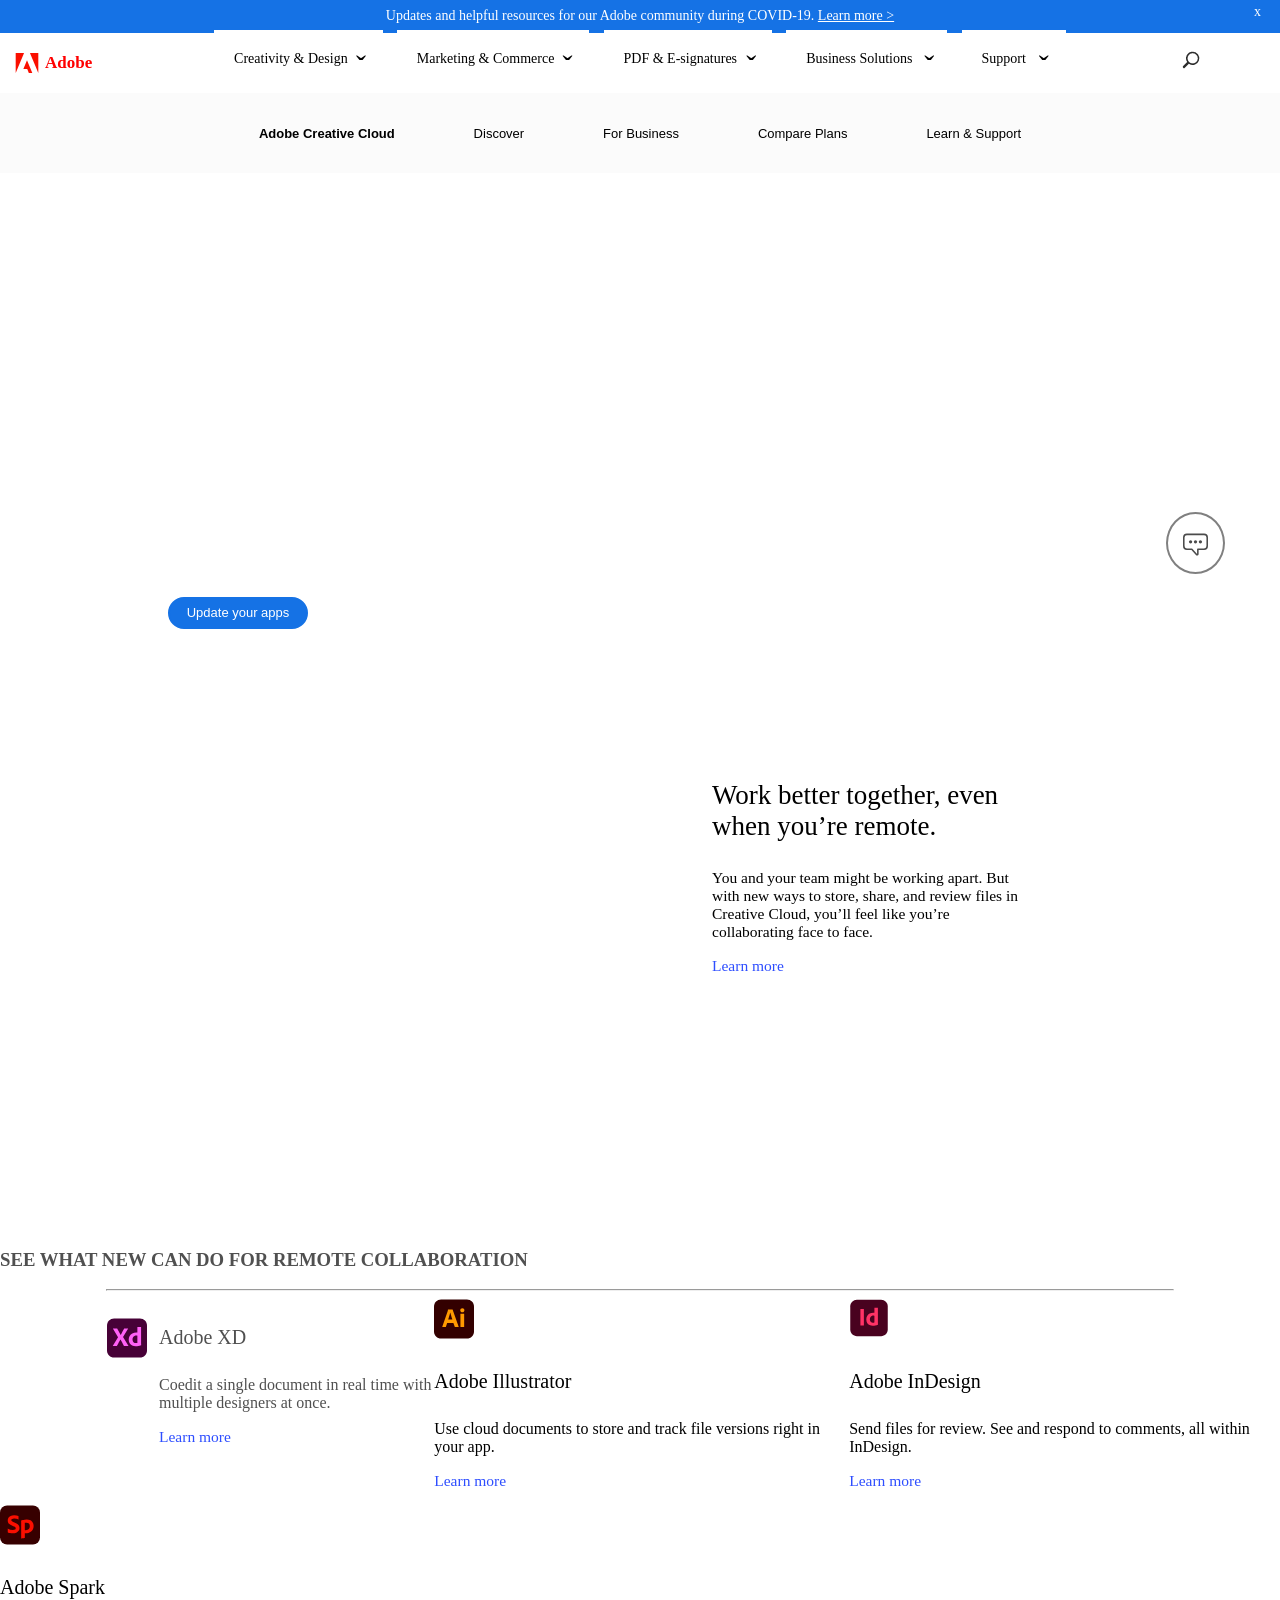
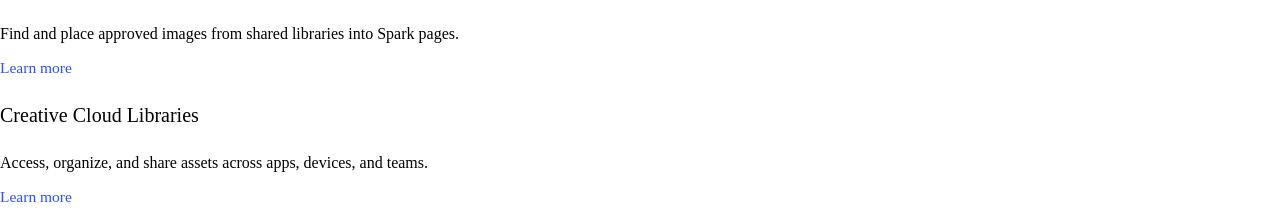
==== index.html @ d880bafe "update titles" ====
<!DOCTYPE html>
<html lang="en">
<head>
    <meta charset="UTF-8">
    <meta name="viewport" content="width=device-width, initial-scale=1.0">
    <title>Latest Creative Cloud version  |  Adobe Creative Cloud features</title>
    <link rel = "stylesheet" type = "text/css" href = "staticLayout.css" />
</head>
<body>

<header>
<div id="covidBar">
    <p>Updates and helpful resources for our Adobe community during COVID-19. <a href=https://www.adobe.com/covid-19-response.html> Learn more > </a></p> 
    <div id="xOut"><span id='close' onclick='this.parentNode.parentNode.parentNode.removeChild(this.parentNode.parentNode); return false;'>x</span></div>
</div>

<div id="homeBar"> 
<nav id="homeBarNav">
    <div id="AdobeHome">
        <div id="adobeHomeImage">
            <img src="assets/Adobe_Corporate_Horizontal_Red_HEX.svg" width="24px" height="20px">
        </div>
        <div id="adobeHomeText"> 
            <p>Adobe</p>
        </div>
    </div>
    <div id="optionsHomeBar">
        <div id="pseudoButtonOne"><p>Creativity & Design</p><div id="caronOne"><p>&caron;</p></div></div>
        <div id="pseudoButtonTwo"><p>Marketing & Commerce</p><div id="caronTwo"><p>&caron;</p></div></div>
        <div id="pseudoButtonThree"><p>PDF & E-signatures</p><div id="caronThree"><p>&caron;</p></div></div>
        <div id="pseudoButtonFour"><p>Business Solutions </p><div id="caronFour"><p>&caron;</p></div></div>
        <div id="pseudoButtonFive"><p>Support</p><div id="caronFive"><p>&caron;</p></div></div>
    </div>
    <div id="searchIcon">
        <img src="assets/Screen Shot 2020-10-13 at 11.08.48 PM.png"/>
    </div>
    <div id="signIn">
        <a href="" target="_blank">Sign In</a>
    </div>
</nav>
</div>

</header>

<div id="navBar">
<div id ="navBarGradient">
<nav>
    <div id="optionsNavBar">
        <button id="ButtonOne">Adobe Creative Cloud</button>
        <button id="ButtonTwo">Discover</button>
        <button id="ButtonThree">For Business</button>
        <button id="ButtonFour">Compare Plans</button>
        <button id="ButtonFive">Learn & Support</button>
    </div>
</nav>
</div>
</div>


<div id="chatBubble">
    <img src="assets/cta.svg" width="25px"/>
</div>


<div class="video">
    <div id="headerVideo">
        <video autoplay loop muted width="100%">
            <source src="assets/headerpromo.mp4" type="video/mp4"/>
        </video>                
    </div>
    <div class="videoOverlay">
        <div id="overlayImage">
            <img src="assets/cc-icon-white-2.webp" />
        </div>
        <div id="videoHeading">
            <h1>What's new in Creative Cloud.</h1>
        </div>
        <div id="videoText">
            <p>Discover new ways to collaborate, create, and connect with your community from wherever you are.</p>
        </div>
    </div>
    <div class="videoButtons">
        <div id="tryItNow">
            <button id="whiteVideoButton">Try it now</button>
        </div>
        <div>
            <button id="updateYourApps">Update your apps</button>
        </div>
    </div>
</div>


<div class="centerSection">
    <div id="beatYourGoal">
        <video autoplay loop muted width="100%">
            <source src="assets/beat.mp4" type="video/mp4" />
        </video> 
    </div>
    <div class="centerText">
        <div id="centerTextHeading">
            <p>Work better together, even when you’re remote.</p>
        </div>
        <div id="centerTextPara">
            <p>You and your team might be working apart. But with new ways to store, share, and review files in Creative Cloud, you’ll feel like you’re collaborating face to face.</p>
            <a href="" target="blank" class="learnMore"><p>Learn more</a></p>
        </div>
    </div>
</div>


<div class="icons">
    <div id="iconsTitle">
        <h3>SEE WHAT NEW CAN DO FOR REMOTE COLLABORATION</h3>
    </div>
<hr />
    <div class="iconsTop">
        <div id="adobeXD">
            <div id="iconXD">
                <img src="assets/xd.svg" width=40px; height=40px />
            </div>
            <div id="textXD">
                <h4 id="XDheader">Adobe XD</h4>
                <p id="XDtext">Coedit a single document in real time with multiple designers at once.</p>
                <a href="" target="blank" class="learnMore"><p>Learn more</p></a>
            </div>
        </div>

        <div id="adobeIllustrator">
            <div id="iconIllustrator">
                <img src="assets/illustrator.svg" width=40px; height=40px />
            </div>
            <div id="textIllustrator">
                <h4>Adobe Illustrator</h4>
                <p>Use cloud documents to store and track file versions right in your app.</p>
                <a href="" target="blank" class="learnMore"><p>Learn more</p></a>
            </div>
        </div>

        <div id="adobeInDesign">
            <div id="iconInDesign">
                <img src="assets/indesign.svg" width=40px; height=40px />
            </div>
            <div id="textInDesign">
                <h4>Adobe InDesign</h4>
                <p>Send files for review. See and respond to comments, all within InDesign.</p>
                <a href="" target="blank" class="learnMore"><p>Learn more</p></a>
            </div>
        </div> 
    </div>


    <div class="iconsBottom">
        <div id="adobeSpark">
            <div id="iconSpark">
                <img src="assets/spark.svg" width=40px; height=40px />
            </div>
            <div id="textSpark">
                <h4>Adobe Spark</h4>
                <p>Find and place approved images from shared libraries into Spark pages.</p>
                <a href="" target="blank" class="learnMore"><p>Learn more</p></a>
            </div>
        </div>

        <div id="CLL">
            <div id="iconCLL">

            </div>
            <div id="textCLL">
                <h4>Creative Cloud Libraries</h4>
                <p>Access, organize, and share assets across apps, devices, and teams.</p>
                <a href="" target="blank" class="learnMore"><p>Learn more</p></a>
            </div>
        </div>
    </div>
</div>

</body>
</html>
---- staticLayout.css ----
@font-face {
    font-family: 'pt_sansregular';
    src: url('PTS55F-webfont.eot');
    src: url('PTS55F-webfont.eot?#iefix') format('embedded-opentype'),
        url('PTS55F-webfont.woff2') format('woff2'),
        url('PTS55F-webfont.woff') format('woff'),
        url('PTS55F-webfont.ttf') format('truetype'),
        url('PTS55F-webfont.svg#pt_sansregular') format('svg');
    font-weight: normal;
    font-style: normal;
}

body{
    font-family: "PT Sans";
    margin: -7px 0 0 0;
    padding: 0;
}

button { 
    background-color: transparent;
}

a {
    color: white;
}

header{
    position: relative;
    z-index: 100;
}


#covidBar {
    padding: 1px 0 9px 0;
    margin: 0;
    width:100%;
    height: 30px;
    background-color: RGB(21, 114, 229);
    font-size: 14px;
    color: white;
    position: relative;
    text-align: center;
    z-index: 0;
}

#xOut {
    width: 15px;
    height: 15px;
    position: relative;
    bottom: 34px;
    left: 1250px;
    z-index: 1;
}

#homeBar {
    background-color: white;
    width: 100%;
    height: 60px;
    position: relative;
}

#homeBarNav {
    height: 60px;
}

#adobeHomeImage {
    position: relative;
    left: 15px;
    top: 20px;
    width: 25px;
}

#adobeHomeText {
    width: 50px;
    position: relative;
    left: 45px;
    bottom: 21px;
    font-weight: bold;
    color: red;
    font-size: 17px;
}

#optionsHomeBar {
    padding: 0 200px 0 200px;
    font-size: 14px;
    z-index: 1;
    position: relative;
    bottom: 81px;
    display: flex;
    justify-content: space-evenly;
    text-align: center;
}

#caronOne{
    position: relative;
    z-index: 99;
    bottom: 48px;
    left: 70px;
    font-size: 30px;
    font-weight: lighter;
}

#caronTwo{
    position: relative;
    z-index: 99;
    bottom: 48px;
    left: 82px;
    font-size: 30px;
    font-weight: lighter;
}

#caronThree{
    position: relative;
    z-index: 99;
    bottom: 48px;
    left: 71px;
    font-size: 30px;
    font-weight: lighter;
}

#caronFour{
    position: relative;
    z-index: 99;
    bottom: 48px;
    left: 70px;
    font-size: 30px;
    font-weight: lighter;
}

#caronFive{
    position: relative;
    z-index: 99;
    bottom: 48px;
    left: 40px;
    font-size: 30px;
    font-weight: lighter;
}

#pseudoButtonOne{
    height: 53px;
    font-size: 14px;
    position: relative;
    padding:  7px 35px 0 20px;
    background-color: white;
    transition: 0.1s;
    transition-timing-function: ease-in-out;
}

#pseudoButtonOne:hover {
    background-color: #f5f5f5;
}

#pseudoButtonTwo{
    height: 53px;
    font-size: 14px;
    position: relative;
    padding:  7px 35px 0 20px;
    background-color: white;
    transition: 0.1s;
    transition-timing-function: ease-in-out;
}

#pseudoButtonTwo:hover {
    background-color: #f5f5f5;
}

#pseudoButtonThree{
    height: 53px;
    font-size: 14px;
    position: relative;
    padding:  7px 35px 0 20px;
    background-color: white;
    transition: 0.1s;
    transition-timing-function: ease-in-out;
}

#pseudoButtonThree:hover{
    background-color: #f5f5f5;
}

#pseudoButtonFour{
    height: 53px;
    font-size: 14px;
    position: relative;
    padding:  7px 35px 0 20px;
    background-color: white;
    transition: 0.1s;
    transition-timing-function: ease-in-out;
}

#pseudoButtonFour:hover{
    background-color: #f5f5f5;
}

#pseudoButtonFive{
    height: 53px;
    font-size: 14px;
    position: relative;
    padding:  7px 40px 0 20px;
    background-color: white;
    transition: 0.1s;
    transition-timing-function: ease-in-out;
}

#pseudoButtonFive:hover{
    background-color: #f5f5f5;
}

#searchIcon{
    position: relative;
    z-index: 1;
    left: 1175px;
    bottom: 125px;
}

#signIn{
    position: relative;
    left: 1220px;
    bottom: 165px;
    font-size: 14px;
    z-index: 2;
}

#signIn:hover{
    color: rgb(46, 78, 255);
}


#navBar {
    height: 80px; 
    background-color: RGB(250, 250, 250, 0.8);
    width: 100%;
    top: 0px;
    z-index: 98;
    position: sticky;
    overflow: hidden;
}

@supports (-webkit-overflow-scrolling: touch) {
    .header{
    background-attachment: scroll;
    }
}

#optionsNavBar {
    padding: 20px 200px 0 200px;
    font-size: 14px;
    height: 80px;
    z-index: 99;
    position: relative;
    display: flex;
    flex-flow: row wrap;
    justify-content: space-evenly;
    text-align: center;
    background-color: transparent;
    font-size: 13px;
}

#ButtonOne {
    padding: 0 20px 0 20px;
    position: relative;
    background-color: transparent;
    height: 80px;
    width: auto;
    bottom: 20px;
    transition: 0.1s;
    transition-timing-function: ease-in-out;
    z-index: 99;
    font-weight: bold; 
    font-size: 13px; 
    background-color: transparent; 
    border: transparent
}

#ButtonOne:hover {
    background-color: rgb(225, 225, 225, 0.8);
    z-index: 100;
}

#ButtonTwo {
    padding: 0 20px 0 20px;
    position: relative;
    background-color: transparent;
    height: 80px;
    width: auto;
    bottom: 20px;
    transition: 0.1s;
    transition-timing-function: ease-in-out;
    z-index: 99;
    font-size: 13px; 
    border: transparent
}

#ButtonTwo:hover {
    background-color: rgb(225, 225, 225, 0.8);
    z-index: 100;
}

#ButtonThree {
    padding: 0 20px 0 20px;
    position: relative;
    background-color: transparent;
    height: 80px;
    width: auto;
    bottom: 20px;
    transition: 0.1s;
    transition-timing-function: ease-in-out;
    z-index: 99;
    font-size: 13px; 
    border: transparent;
}

#ButtonThree:hover {
    background-color: rgb(225, 225, 225, 0.8);
    z-index: 100;
}

#ButtonFour {
    padding: 0 20px 0 20px;
    position: relative;
    background-color: transparent;
    height: 80px;
    width: auto;
    bottom: 20px;
    transition: 0.1s;
    transition-timing-function: ease-in-out;
    z-index: 99; 
    font-size: 13px; 
    border: transparent;
}

#ButtonFour:hover {
    background-color: rgb(225, 225, 225, 0.8);
    z-index: 100;
}

#ButtonFive {
    padding: 0 20px 0 20px;
    position: relative;
    background-color: transparent;
    height: 80px;
    width: auto;
    bottom: 20px;
    transition: 0.1s;
    transition-timing-function: ease-in-out;
    z-index: 99; 
    font-size: 13px; 
    border: transparent;
}

#ButtonFive:hover {
    background-color: rgb(225, 225, 225, 0.8);
    z-index: 100;
}

#chatBubble {
    background-color: white;
    width: 40px;
    height: 40px;
    padding: 18px 0 0 15px;
    justify-content: center;
    position: fixed;
    z-index: 99;
    border: 2px solid gray;
    border-radius: 100%;
    left: 1166px;
    top: 512px;
}

.video{
    position: relative;
    width: 100%; 
    height: 700px;
}

#headerVideo {
    position: relative;
    height: auto;
    width: 100%;
    top: -80px;
}

.videoOverlay{
    display: flex;
    flex-direction: column;
    z-index: 98;
    position: relative;
}

#overlayImage {
    position: relative;
    z-index: 1;
    bottom: 460px;
    left: 45px;
}

#videoHeading {
    position: relative;
    font-weight: bold;
    color:white;
    bottom: 470px;
    left: 48px;
    width: 400px;
    z-index: 1;
}

#videoText {
    position: relative;
    font-weight: bold;
    font-size: 17px;
    line-height: 2;
    color:white;
    bottom: 510px;
    left:48px;
    width: 470px;
    z-index: 1;
}

.videoButtons {
    position: relative;
    display: flex;
    bottom: 500px;
    left: 48px;
}

#whiteVideoButton {
    background-color: transparent; 
    border: 2px solid white; 
    border-radius: 25px; 
    width: 90px; 
    height: 32px; 
    color: white; 
    font-size: 13px;
    transition: 0.1s;
    transition-timing-function: ease-in-out;
}

#whiteVideoButton:hover{
    background-color: white;
    color: black;
    z-index: 99;
    border-radius: 25px;
}

#updateYourApps {
    margin-left: 30px;
    background-color: RGB(21, 114, 229); 
    border: 2px solid RGB(21, 114, 229); 
    border-radius: 25px; 
    width: 140px; 
    height: 32px; 
    color: white; 
    font-size: 13px;
    transition: 0.1s;
    transition-timing-function: ease-in-out;
}

#updateYourApps:hover {
    background-color: #0d66d0;
    border: 2px solid #0d66d0;
    z-index: 99;
    border-radius: 25px;
}

.centerSection {
    position: relative;
    display: flex;
    flex-flow: row wrap;
}

#beatYourGoal {
    position: relative;
    width: 632px;
    height: auto;
    left: 32px;
    bottom: 226px;
}

.centerText {
    position: relative;
    width: 320px;
    height: 357px;
    font-size: 15.5px;
    left: 80px;
    bottom: 120px;
}

#centerTextHeading {
    position: relative;
    width: 305px;
    font-size: 27px;
    font-weight: lighter;
}

#centerTextPara {
    bottom: 8px;
}

.learnMore {
    color: rgb(46, 78, 255);
    text-decoration: none;
    font-size: 15.5px;
}

.learnMore:hover {
    text-decoration: underline;
}

.icons {

}

#iconsTitle {
    color: #505050;

}

.iconsTop {
    display: flex;
    flex-flow: row nowrap; 
    margin-left: 107px;
}

hr {
    width: 1066px;
}

h4 {
    font-size: 20px;
    font-weight: lighter;
}

#adobeXD {
    width: 355px;
    display: flex;
    flex-flow: row nowrap;
    color: #505050;
    
}

#iconXD {
    margin-top: 19px;
}

#textXD {
    margin-left: 12px;
    margin-bottom: px;
}

#adobeIllustrator {

}

#iconIllustrator {

}

#textIllustrator {

}

#adobeInDesign {

}

#iconInDesign {

}

#textInDesign {

}

.iconsBottom {

}

#adobeSpark {

}

#iconSpark {

}

#textSpark {

}

#CLL {

}

#iconCLL {

}

#textCLL {

}
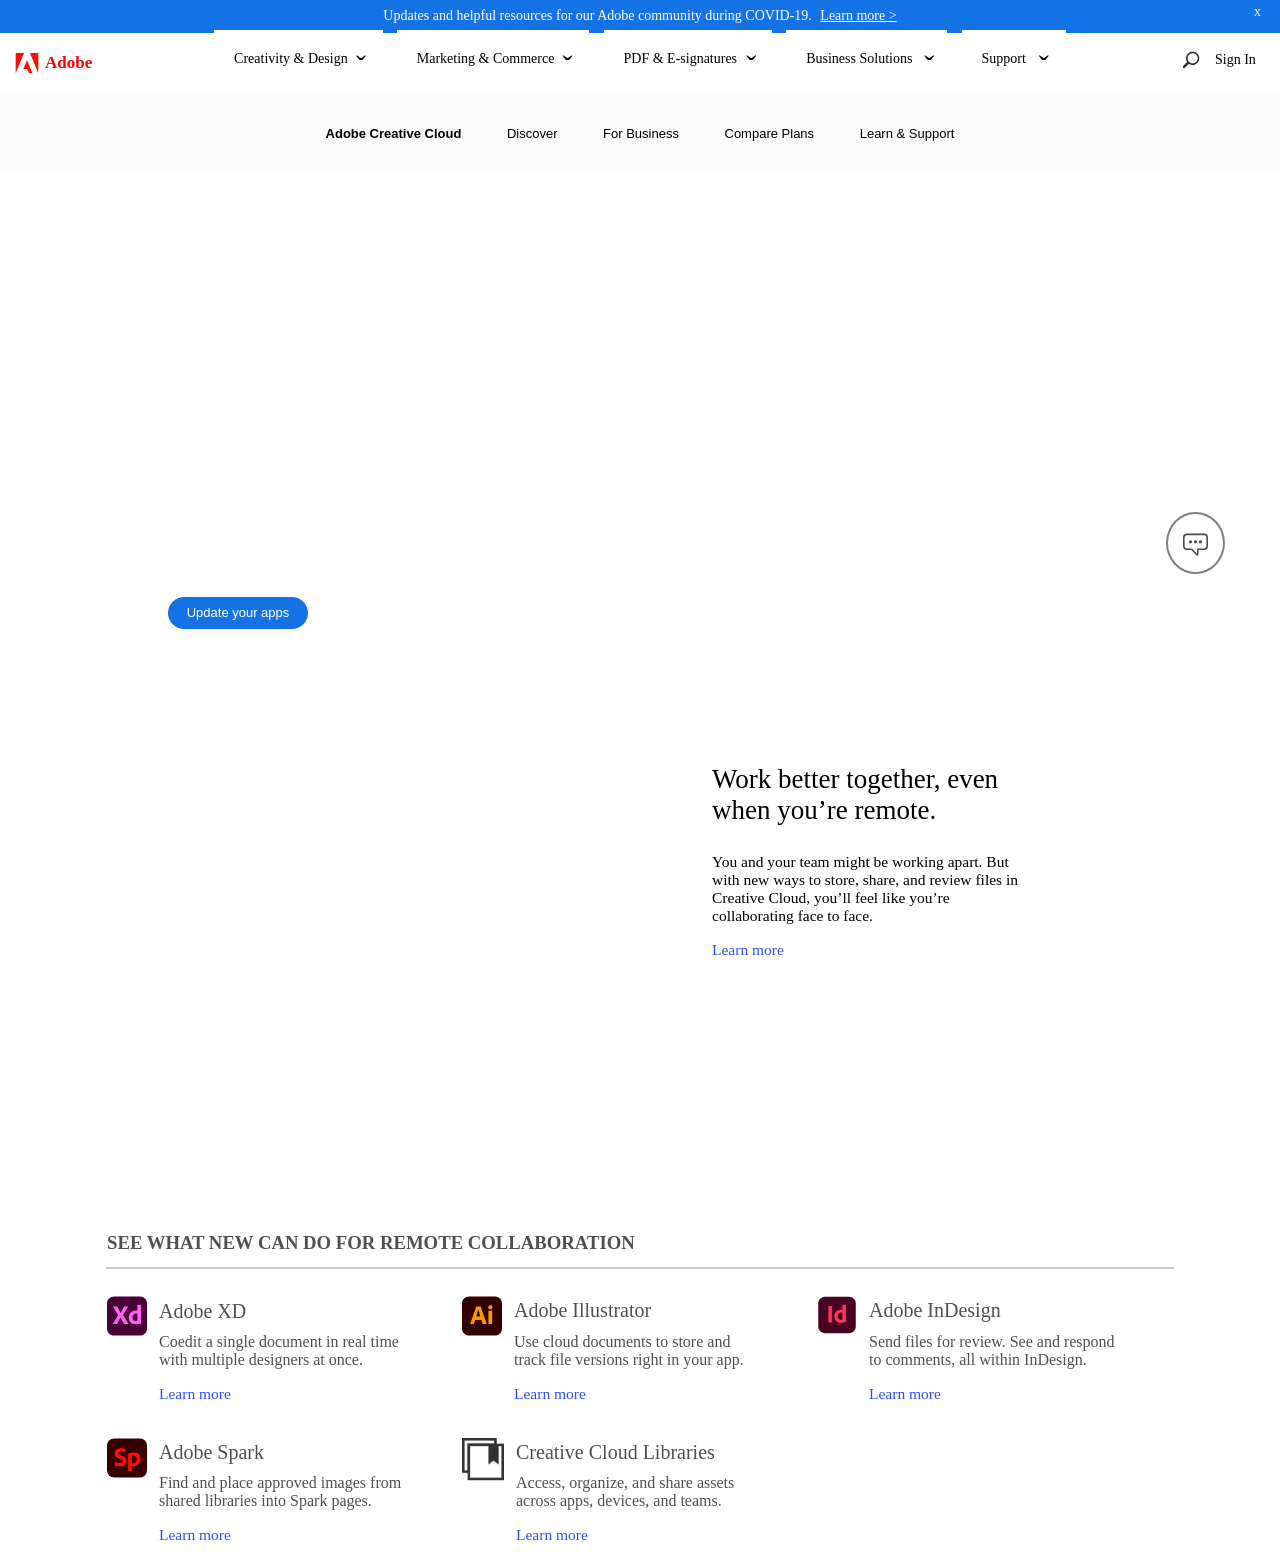
==== commit f8217583: "updates" ====
--- a/index.html
+++ b/index.html
@@ -4,13 +4,13 @@
     <meta charset="UTF-8">
     <meta name="viewport" content="width=device-width, initial-scale=1.0">
     <title>Latest Creative Cloud version  |  Adobe Creative Cloud features</title>
-    <link rel = "stylesheet" type = "text/css" href = "staticLayout.css" />
+    <link rel = "stylesheet" type = "text/css" href = "index.css" />
 </head>
 <body>
 
 <header>
 <div id="covidBar">
-    <p>Updates and helpful resources for our Adobe community during COVID-19. <a href=https://www.adobe.com/covid-19-response.html> Learn more > </a></p> 
+    <p>Updates and helpful resources for our Adobe community during COVID-19. <a id="covidLink" href="#">Learn more > </a></p> 
     <div id="xOut"><span id='close' onclick='this.parentNode.parentNode.parentNode.removeChild(this.parentNode.parentNode); return false;'>x</span></div>
 </div>
 
@@ -34,8 +34,8 @@
     <div id="searchIcon">
         <img src="assets/Screen Shot 2020-10-13 at 11.08.48 PM.png"/>
     </div>
-    <div id="signIn">
-        <a href="" target="_blank">Sign In</a>
+    <div>
+        <a id="signIn" href="#" target="_blank">Sign In</a>
     </div>
 </nav>
 </div>
@@ -46,18 +46,18 @@
 <div id ="navBarGradient">
 <nav>
     <div id="optionsNavBar">
-        <button id="ButtonOne">Adobe Creative Cloud</button>
-        <button id="ButtonTwo">Discover</button>
-        <button id="ButtonThree">For Business</button>
-        <button id="ButtonFour">Compare Plans</button>
-        <button id="ButtonFive">Learn & Support</button>
+        <a href="#" target="_blank"><button id="ButtonOne">Adobe Creative Cloud</button></a>
+        <a href="#" target="_blank"><button id="ButtonTwo">Discover</button></a>
+        <a href="#" target="_blank"><button id="ButtonThree">For Business</button></a>
+        <a href="#" target="_blank"><button id="ButtonFour">Compare Plans</button></a>
+        <a href="#" target="_blank"><button id="ButtonFive">Learn & Support</button></a>
     </div>
 </nav>
 </div>
 </div>
 
 
-<div id="chatBubble">
+<div id="chatBubble" >
     <img src="assets/cta.svg" width="25px"/>
 </div>
 
@@ -81,10 +81,10 @@
     </div>
     <div class="videoButtons">
         <div id="tryItNow">
-            <button id="whiteVideoButton">Try it now</button>
+            <a href="#" target="_blank"><button id="whiteVideoButton">Try it now</button></a>
         </div>
         <div>
-            <button id="updateYourApps">Update your apps</button>
+            <a href="#" target="_blank"><button id="updateYourApps">Update your apps</button></a>
         </div>
     </div>
 </div>
@@ -121,7 +121,7 @@
             <div id="textXD">
                 <h4 id="XDheader">Adobe XD</h4>
                 <p id="XDtext">Coedit a single document in real time with multiple designers at once.</p>
-                <a href="" target="blank" class="learnMore"><p>Learn more</p></a>
+                <a href="#" target="blank" class="learnMore"><p>Learn more</p></a>
             </div>
         </div>
 
@@ -130,9 +130,9 @@
                 <img src="assets/illustrator.svg" width=40px; height=40px />
             </div>
             <div id="textIllustrator">
-                <h4>Adobe Illustrator</h4>
-                <p>Use cloud documents to store and track file versions right in your app.</p>
-                <a href="" target="blank" class="learnMore"><p>Learn more</p></a>
+                <h4 id="IllustratorhHeader">Adobe Illustrator</h4>
+                <p id="IllustratorText">Use cloud documents to store and track file versions right in your app.</p>
+                <a href="#" target="blank" class="learnMore"><p>Learn more</p></a>
             </div>
         </div>
 
@@ -141,9 +141,9 @@
                 <img src="assets/indesign.svg" width=40px; height=40px />
             </div>
             <div id="textInDesign">
-                <h4>Adobe InDesign</h4>
-                <p>Send files for review. See and respond to comments, all within InDesign.</p>
-                <a href="" target="blank" class="learnMore"><p>Learn more</p></a>
+                <h4 id="InDesignHeader">Adobe InDesign</h4>
+                <p id="InDesignText">Send files for review. See and respond to comments, all within InDesign.</p>
+                <a href="#" target="blank" class="learnMore"><p>Learn more</p></a>
             </div>
         </div> 
     </div>
@@ -155,20 +155,20 @@
                 <img src="assets/spark.svg" width=40px; height=40px />
             </div>
             <div id="textSpark">
-                <h4>Adobe Spark</h4>
-                <p>Find and place approved images from shared libraries into Spark pages.</p>
-                <a href="" target="blank" class="learnMore"><p>Learn more</p></a>
+                <h4 id="sparkHeader">Adobe Spark</h4>
+                <p id="sparkText">Find and place approved images from shared libraries into Spark pages.</p>
+                <a href="#" target="blank" class="learnMore"><p>Learn more</p></a>
             </div>
         </div>
 
         <div id="CLL">
             <div id="iconCLL">
-
+                <img src="assets/CCLicon.png" />
             </div>
             <div id="textCLL">
-                <h4>Creative Cloud Libraries</h4>
-                <p>Access, organize, and share assets across apps, devices, and teams.</p>
-                <a href="" target="blank" class="learnMore"><p>Learn more</p></a>
+                <h4 id="CLLheader">Creative Cloud Libraries</h4>
+                <p id="CLLtext">Access, organize, and share assets across apps, devices, and teams.</p>
+                <a href="#" target="blank" class="learnMore"><p>Learn more</p></a>
             </div>
         </div>
     </div>
--- a/index.css
+++ b/index.css
@@ -0,0 +1,695 @@
+@font-face {
+    font-family: 'pt_sansregular';
+    src: url('PTS55F-webfont.eot');
+    src: url('PTS55F-webfont.eot?#iefix') format('embedded-opentype'),
+        url('PTS55F-webfont.woff2') format('woff2'),
+        url('PTS55F-webfont.woff') format('woff'),
+        url('PTS55F-webfont.ttf') format('truetype'),
+        url('PTS55F-webfont.svg#pt_sansregular') format('svg');
+    font-weight: normal;
+    font-style: normal;
+}
+
+body{
+    font-family: "PT Sans";
+    margin: -7px 0 0 0;
+    padding: 0;
+}
+
+button { 
+    background-color: transparent;
+}
+
+
+header{
+    position: relative;
+    z-index: 100;
+}
+
+
+#covidBar {
+    padding: 1px 0 9px 0;
+    margin: 0;
+    width:100%;
+    height: 30px;
+    background-color: RGB(21, 114, 229);
+    font-size: 14px;
+    color: white;
+    position: relative;
+    text-align: center;
+    z-index: 0;
+}
+
+#covidLink {
+    color: white;
+    margin-left: 5px;
+}
+
+#xOut {
+    width: 15px;
+    height: 15px;
+    position: relative;
+    bottom: 34px;
+    left: 1250px;
+    z-index: 1;
+    cursor: pointer;
+}
+
+#homeBar {
+    background-color: white;
+    width: 100%;
+    height: 60px;
+    position: relative;
+}
+
+#homeBarNav {
+    height: 60px;
+}
+
+#adobeHomeImage {
+    position: relative;
+    left: 15px;
+    top: 20px;
+    width: 25px;
+}
+
+#adobeHomeText {
+    width: 50px;
+    position: relative;
+    left: 45px;
+    bottom: 21px;
+    font-weight: bold;
+    color: red;
+    font-size: 17px;
+}
+
+#optionsHomeBar {
+    padding: 0 200px 0 200px;
+    font-size: 14px;
+    z-index: 1;
+    position: relative;
+    bottom: 81px;
+    display: flex;
+    justify-content: space-evenly;
+    text-align: center;
+}
+
+#caronOne{
+    position: relative;
+    z-index: 99;
+    bottom: 48px;
+    left: 70px;
+    font-size: 30px;
+    font-weight: lighter;
+}
+
+#caronTwo{
+    position: relative;
+    z-index: 99;
+    bottom: 48px;
+    left: 82px;
+    font-size: 30px;
+    font-weight: lighter;
+}
+
+#caronThree{
+    position: relative;
+    z-index: 99;
+    bottom: 48px;
+    left: 71px;
+    font-size: 30px;
+    font-weight: lighter;
+}
+
+#caronFour{
+    position: relative;
+    z-index: 99;
+    bottom: 48px;
+    left: 70px;
+    font-size: 30px;
+    font-weight: lighter;
+}
+
+#caronFive{
+    position: relative;
+    z-index: 99;
+    bottom: 48px;
+    left: 40px;
+    font-size: 30px;
+    font-weight: lighter;
+}
+
+#pseudoButtonOne{
+    height: 53px;
+    font-size: 14px;
+    position: relative;
+    padding:  7px 35px 0 20px;
+    background-color: white;
+    transition: 0.1s;
+    transition-timing-function: ease-in-out;
+}
+
+#pseudoButtonOne:hover {
+    background-color: #f5f5f5;
+}
+
+#pseudoButtonTwo{
+    height: 53px;
+    font-size: 14px;
+    position: relative;
+    padding:  7px 35px 0 20px;
+    background-color: white;
+    transition: 0.1s;
+    transition-timing-function: ease-in-out;
+}
+
+#pseudoButtonTwo:hover {
+    background-color: #f5f5f5;
+}
+
+#pseudoButtonThree{
+    height: 53px;
+    font-size: 14px;
+    position: relative;
+    padding:  7px 35px 0 20px;
+    background-color: white;
+    transition: 0.1s;
+    transition-timing-function: ease-in-out;
+}
+
+#pseudoButtonThree:hover{
+    background-color: #f5f5f5;
+}
+
+#pseudoButtonFour{
+    height: 53px;
+    font-size: 14px;
+    position: relative;
+    padding:  7px 35px 0 20px;
+    background-color: white;
+    transition: 0.1s;
+    transition-timing-function: ease-in-out;
+}
+
+#pseudoButtonFour:hover{
+    background-color: #f5f5f5;
+}
+
+#pseudoButtonFive{
+    height: 53px;
+    font-size: 14px;
+    position: relative;
+    padding:  7px 40px 0 20px;
+    background-color: white;
+    transition: 0.1s;
+    transition-timing-function: ease-in-out;
+}
+
+#pseudoButtonFive:hover{
+    background-color: #f5f5f5;
+}
+
+#searchIcon{
+    position: relative;
+    z-index: 1;
+    left: 1175px;
+    bottom: 125px;
+}
+
+#signIn{
+    position: relative;
+    left: 1215px;
+    bottom: 152px;
+    font-size: 14px;
+    z-index: 2;
+    color: black;
+    text-decoration: none;
+    transition: 0.1s;
+    transition-timing-function: ease-in-out;
+}
+
+#signIn:hover{
+    color: rgb(21, 114, 229);
+}
+
+
+#navBar {
+    height: 80px; 
+    background-color: RGB(250, 250, 250, 0.8);
+    width: 100%;
+    top: 0px;
+    z-index: 101;
+    position: sticky;
+    overflow: hidden;
+}
+
+@supports (-webkit-overflow-scrolling: touch) {
+    .header{
+    background-attachment: scroll;
+    }
+}
+
+#optionsNavBar {
+    padding: 20px 300px 0 300px;
+    font-size: 14px;
+    height: 80px;
+    z-index: 99;
+    position: relative;
+    display: flex;
+    flex-flow: row wrap;
+    justify-content: space-evenly;
+    text-align: center;
+    background-color: transparent;
+    font-size: 13px;
+}
+
+#ButtonOne {
+    padding: 0 20px 0 20px;
+    position: relative;
+    background-color: transparent;
+    height: 80px;
+    width: auto;
+    bottom: 20px;
+    transition: 0.1s;
+    transition-timing-function: ease-in-out;
+    z-index: 99;
+    font-weight: bold; 
+    font-size: 13px; 
+    background-color: transparent; 
+    border: transparent
+}
+
+#ButtonOne:hover {
+    background-color: rgb(185, 185, 185, 0.5);
+    z-index: 100;
+}
+
+#ButtonTwo {
+    padding: 0 20px 0 20px;
+    position: relative;
+    background-color: transparent;
+    height: 80px;
+    width: auto;
+    bottom: 20px;
+    transition: 0.1s;
+    transition-timing-function: ease-in-out;
+    z-index: 99;
+    font-size: 13px; 
+    border: transparent
+}
+
+#ButtonTwo:hover {
+    background-color: rgb(185, 185, 185, 0.5);
+    z-index: 100;
+}
+
+#ButtonThree {
+    padding: 0 20px 0 20px;
+    position: relative;
+    background-color: transparent;
+    height: 80px;
+    width: auto;
+    bottom: 20px;
+    transition: 0.1s;
+    transition-timing-function: ease-in-out;
+    z-index: 99;
+    font-size: 13px; 
+    border: transparent;
+}
+
+#ButtonThree:hover {
+    background-color: rgb(185, 185, 185, 0.5);
+    z-index: 100;
+}
+
+#ButtonFour {
+    padding: 0 20px 0 20px;
+    position: relative;
+    background-color: transparent;
+    height: 80px;
+    width: auto;
+    bottom: 20px;
+    transition: 0.1s;
+    transition-timing-function: ease-in-out;
+    z-index: 99; 
+    font-size: 13px; 
+    border: transparent;
+}
+
+#ButtonFour:hover {
+    background-color: rgb(185, 185, 185, 0.5);
+    z-index: 100;
+}
+
+#ButtonFive {
+    padding: 0 20px 0 20px;
+    position: relative;
+    background-color: transparent;
+    height: 80px;
+    width: auto;
+    bottom: 20px;
+    transition: 0.1s;
+    transition-timing-function: ease-in-out;
+    z-index: 99; 
+    font-size: 13px; 
+    border: transparent;
+}
+
+#ButtonFive:hover {
+    background-color: rgba(185, 185, 185, 0.5);
+    z-index: 100;
+}
+
+#chatBubble {
+    background-color: white;
+    width: 40px;
+    height: 40px;
+    padding: 18px 0 0 15px;
+    justify-content: center;
+    position: fixed;
+    z-index: 99;
+    border: 2px solid gray;
+    border-radius: 100%;
+    left: 1166px;
+    top: 512px;
+}
+
+
+#popUp {
+    background: #ddd;
+    color: #333;
+    display: inline-block;
+    font-size: 14px;
+    line-height: 4em;
+    margin-bottom: 1em;
+    padding: 0 1em;
+    position: relative;
+    text-align: center;
+    vertical-align: top;
+    min-width: 7em;
+}
+
+.video{
+    position: relative;
+    width: 100%; 
+    height: 700px;
+}
+
+#headerVideo {
+    position: relative;
+    height: auto;
+    width: 100%;
+    top: -80px;
+}
+
+.videoOverlay{
+    display: flex;
+    flex-direction: column;
+    z-index: 98;
+    position: relative;
+}
+
+#overlayImage {
+    position: relative;
+    z-index: 1;
+    bottom: 460px;
+    left: 45px;
+}
+
+#videoHeading {
+    position: relative;
+    font-weight: bold;
+    color:white;
+    bottom: 470px;
+    left: 48px;
+    width: 400px;
+    z-index: 1;
+}
+
+#videoText {
+    position: relative;
+    font-weight: bold;
+    font-size: 17px;
+    line-height: 2;
+    color:white;
+    bottom: 510px;
+    left:48px;
+    width: 470px;
+    z-index: 1;
+}
+
+.videoButtons {
+    position: relative;
+    display: flex;
+    bottom: 500px;
+    left: 48px;
+}
+
+#whiteVideoButton {
+    background-color: transparent; 
+    border: 2px solid white; 
+    border-radius: 25px; 
+    width: 90px; 
+    height: 32px; 
+    color: white; 
+    font-size: 13px;
+    transition: 0.1s;
+    transition-timing-function: ease-in-out;
+}
+
+#whiteVideoButton:hover{
+    background-color: white;
+    color: black;
+    z-index: 99;
+    border-radius: 25px;
+}
+
+#updateYourApps {
+    margin-left: 30px;
+    background-color: RGB(21, 114, 229); 
+    border: 2px solid RGB(21, 114, 229); 
+    border-radius: 25px; 
+    width: 140px; 
+    height: 32px; 
+    color: white; 
+    font-size: 13px;
+    transition: 0.1s;
+    transition-timing-function: ease-in-out;
+}
+
+#updateYourApps:hover {
+    background-color: #0d66d0;
+    border: 2px solid #0d66d0;
+    z-index: 99;
+    border-radius: 25px;
+}
+
+.centerSection {
+    position: relative;
+    display: flex;
+    flex-flow: row wrap;
+    height: 200px;
+}
+
+#beatYourGoal {
+    position: relative;
+    width: 632px;
+    height: auto;
+    left: 23px;
+    bottom: 226px;
+}
+
+.centerText {
+    position: relative;
+    width: 320px;
+    height: 357px;
+    font-size: 15.5px;
+    left: 80px;
+    bottom: 136px;
+}
+
+#centerTextHeading {
+    position: relative;
+    width: 305px;
+    font-size: 27px;
+    font-weight: lighter;
+}
+
+#centerTextPara {
+    bottom: 8px;
+}
+
+.learnMore {
+    color: rgb(46, 78, 255);
+    text-decoration: none;
+    font-size: 15.5px;
+}
+
+.learnMore:hover {
+    text-decoration: underline;
+}
+
+.icons {
+    position: relative;
+    top: 140px;
+}
+
+#iconsTitle {
+    color: #505050;
+    margin-left: 107px;
+    font-size: 16px;
+}
+
+.iconsTop {
+    display: flex;
+    flex-flow: row nowrap; 
+    margin-left: 107px;
+}
+
+hr {
+    width: 1066px;
+    border: 1px solid #c9c9c9;
+    margin-top: -5px;
+}
+
+h4 {
+    font-size: 20px;
+    font-weight: lighter;
+}
+
+#adobeXD {
+    width: 355px;
+    display: flex;
+    flex-flow: row nowrap;
+    color: #505050;
+}
+
+#iconXD {
+    margin-top: 19px;
+}
+
+#XDheader {
+    margin-top: 23px;
+}
+
+#textXD {
+    margin-left: 12px;
+    font-size: 16px;
+    width: 250px;
+}
+
+#XDtext {
+    margin-top: -17px;
+}
+
+#adobeIllustrator {
+    width: 355px;
+    display: flex;
+    flex-flow: row nowrap;
+    color: #505050;
+}
+
+#iconIllustrator {
+    margin-top: 19px;
+}
+
+#textIllustrator {
+    margin-left: 12px;
+    margin-top: -5px;
+    font-size: 16px;
+    width: 250px;
+}
+
+#IllustratorHeader {
+    margin-top: 18px;
+}
+
+#IllustratorText {
+    margin-top: -16px;
+}
+
+#adobeInDesign {
+    width: 355px;
+    display: flex;
+    flex-flow: row nowrap;
+    color: #505050;
+}
+
+#iconInDesign {
+    margin-top: 19px;
+}
+
+#textInDesign {
+    margin-left: 12px;
+    margin-top: -1px;
+    font-size: 16px;
+    width: 250px;
+}
+
+#InDesignHeader {
+    margin-top: 23px;
+}
+
+#InDesignText {
+    margin-top: -16px;
+}
+
+.iconsBottom {
+    display: flex;
+    flex-flow: row nowrap; 
+    width: 60%;
+    margin-left: 107px;
+}
+
+#adobeSpark {
+    width: 355px;
+    display: flex;
+    flex-flow: row nowrap;
+    color: #505050;
+}
+
+#iconSpark {
+    margin-top: 19px;
+}
+
+#textSpark {
+    margin-left: 12px;
+    margin-top: -1px;
+    font-size: 16px;
+    width: 250px;
+}
+
+#sparkHeader {
+    margin-top: 23px;
+}
+
+#sparkText {
+    margin-top: -16px;
+}
+
+#CLL {
+    width: 355px;
+    display: flex;
+    flex-flow: row nowrap;
+    color: #505050;
+}
+
+#iconCLL {
+    margin-top: 19px;
+}
+
+#textCLL {
+    margin-left: 12px;
+    margin-top: -1px;
+    font-size: 16px;
+    width: 250px;
+}
+
+#CLLheader {
+    margin-top: 23px;
+}
+
+#CLLtext {
+    margin-top: -16px;
+}
+
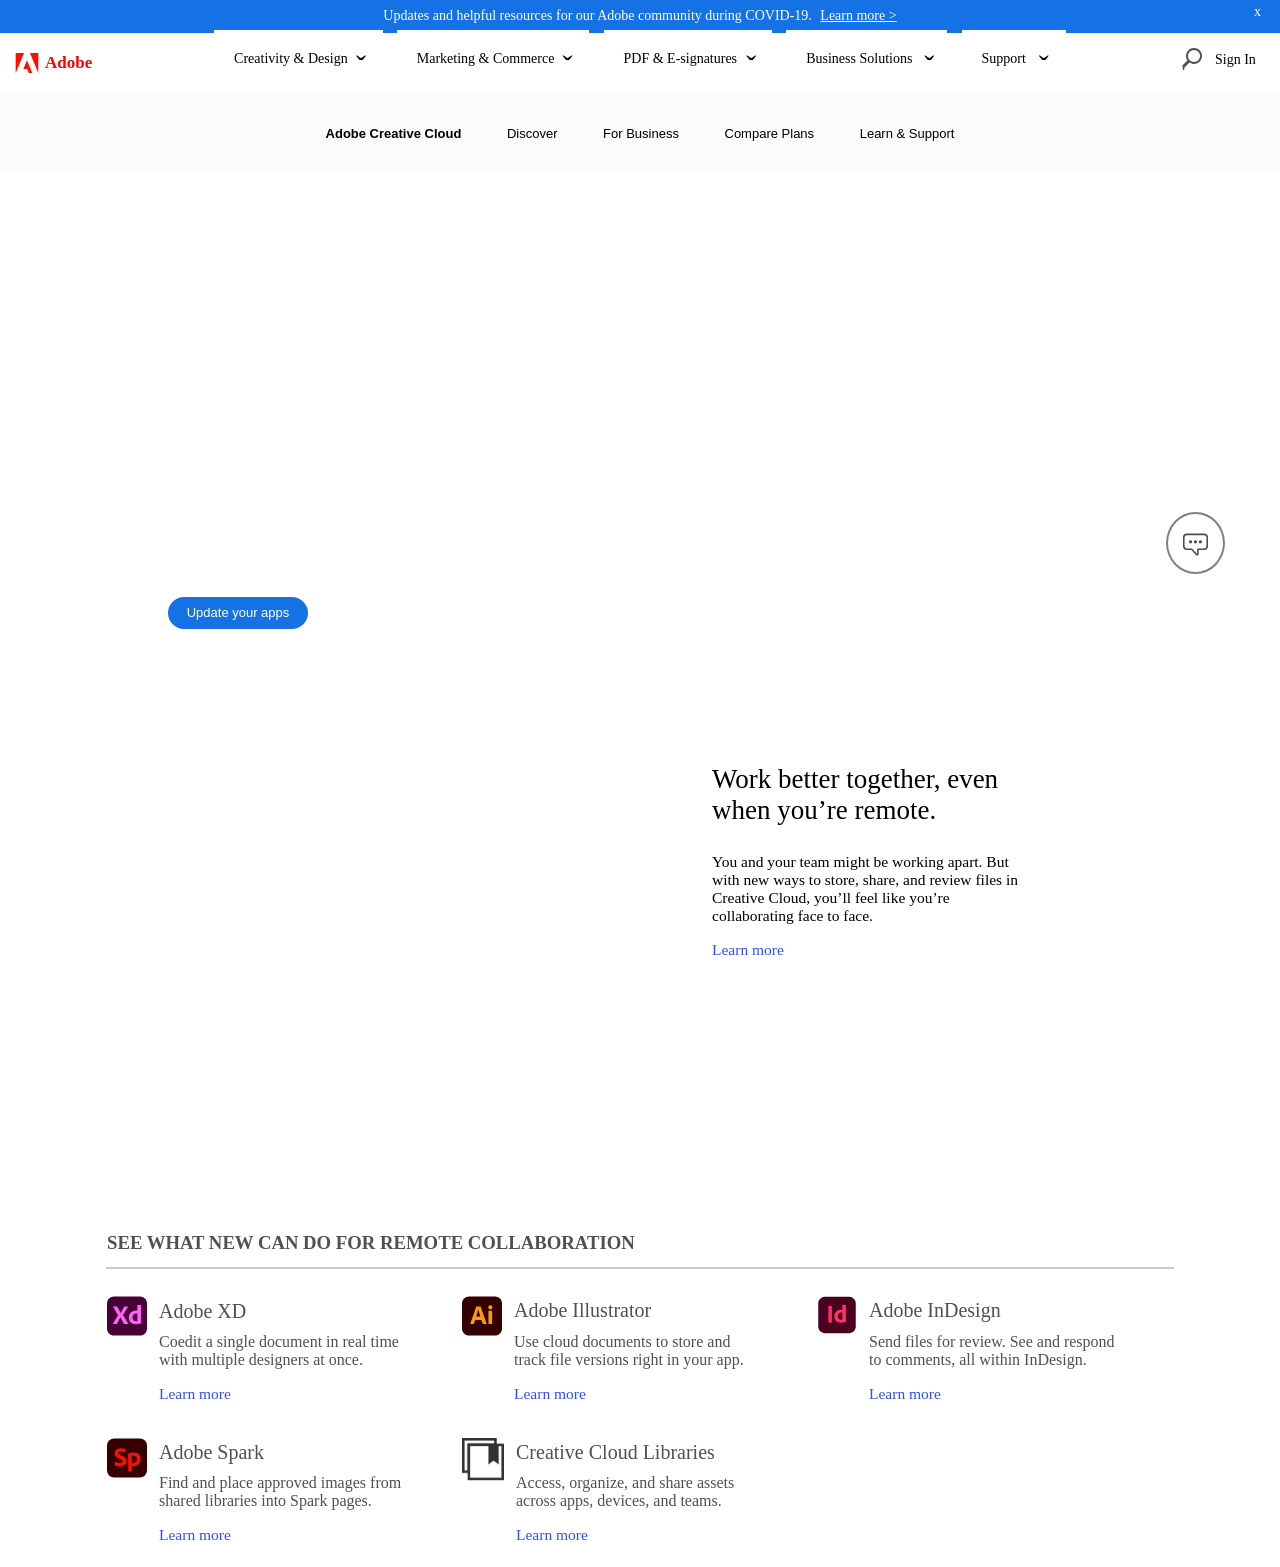
==== commit 3ced3b96: "final updates" ====
--- a/index.html
+++ b/index.html
@@ -31,8 +31,16 @@
         <div id="pseudoButtonFour"><p>Business Solutions </p><div id="caronFour"><p>&caron;</p></div></div>
         <div id="pseudoButtonFive"><p>Support</p><div id="caronFive"><p>&caron;</p></div></div>
     </div>
-    <div id="searchIcon">
-        <img src="assets/Screen Shot 2020-10-13 at 11.08.48 PM.png"/>
+    <div>
+        <input id="menu-toggle" type="checkbox">
+        <label id="menu-label" for="menu-toggle">
+            <svg id="searchIcon" xmlns="http://w3.org/2000/svg/" viewBox="0 0 24 24" focusable="false">
+                <path d="M14 2A8 8 0 0 0 7.4 14.5L2.4 19.4a1.5 15 0 0 0 2.1 2.1L9.5 16.6A8 8 0 1 0 14 2Zm0 14.1A6.1 6.1 0 1 1 20.1 10 6.1 6.1 0 0 1 14 16.1Z"></path>
+            </svg> 
+        </label>
+        <div id="collapse-menu">
+            <input placeholder="Search"/>
+        </div>
     </div>
     <div>
         <a id="signIn" href="#" target="_blank">Sign In</a>
--- a/index.css
+++ b/index.css
@@ -209,17 +209,66 @@
     background-color: #f5f5f5;
 }
 
+svg {
+    width: 24px;
+    height: 24px;
+}
+
+
 #searchIcon{
     position: relative;
-    z-index: 1;
-    left: 1175px;
+    z-index: 100;
+    width: 24px;
+    height: 24px;
+    left:1180px;
     bottom: 125px;
-}
+    fill: #505050;
+    transition: 0.1s;
+    transition-timing-function: ease-in-out;
+}
+
+#searchIcon:hover {
+    fill: rgb(21, 114, 229)
+}
+
+#menu-toggle {
+    display: none;
+}
+
+#collapse-menu {
+    position: relative;
+    width: 1280px;
+    height: 80px;
+    background-color: white;
+    margin-top: -110px;
+    transition: transform 0.1s;
+    transform-origin: top;
+    z-index: 110;
+}
+
+input {
+    position: relative;
+    width: 1158px;
+    height: 34px;
+    margin-left: 61px;
+    margin-top: 20px;
+    border: 1px solid  rgb(21, 114, 229);
+    border-radius: 4px;
+    font-size: 14px;
+    background: url(assets/Screen\ Shot\ 2020-10-13\ at\ 11.08.48\ PM.png) no-repeat scroll 3px 3px;
+    background-position-x: 1120px;
+    z-index: 110;
+}
+
+input:not(:checked) ~ #collapse-menu {
+    transform: scaleY(0);
+}
+
 
 #signIn{
     position: relative;
     left: 1215px;
-    bottom: 152px;
+    bottom: 121px;
     font-size: 14px;
     z-index: 2;
     color: black;
@@ -240,7 +289,6 @@
     top: 0px;
     z-index: 101;
     position: sticky;
-    overflow: hidden;
 }
 
 @supports (-webkit-overflow-scrolling: touch) {
@@ -374,20 +422,6 @@
     top: 512px;
 }
 
-
-#popUp {
-    background: #ddd;
-    color: #333;
-    display: inline-block;
-    font-size: 14px;
-    line-height: 4em;
-    margin-bottom: 1em;
-    padding: 0 1em;
-    position: relative;
-    text-align: center;
-    vertical-align: top;
-    min-width: 7em;
-}
 
 .video{
     position: relative;
